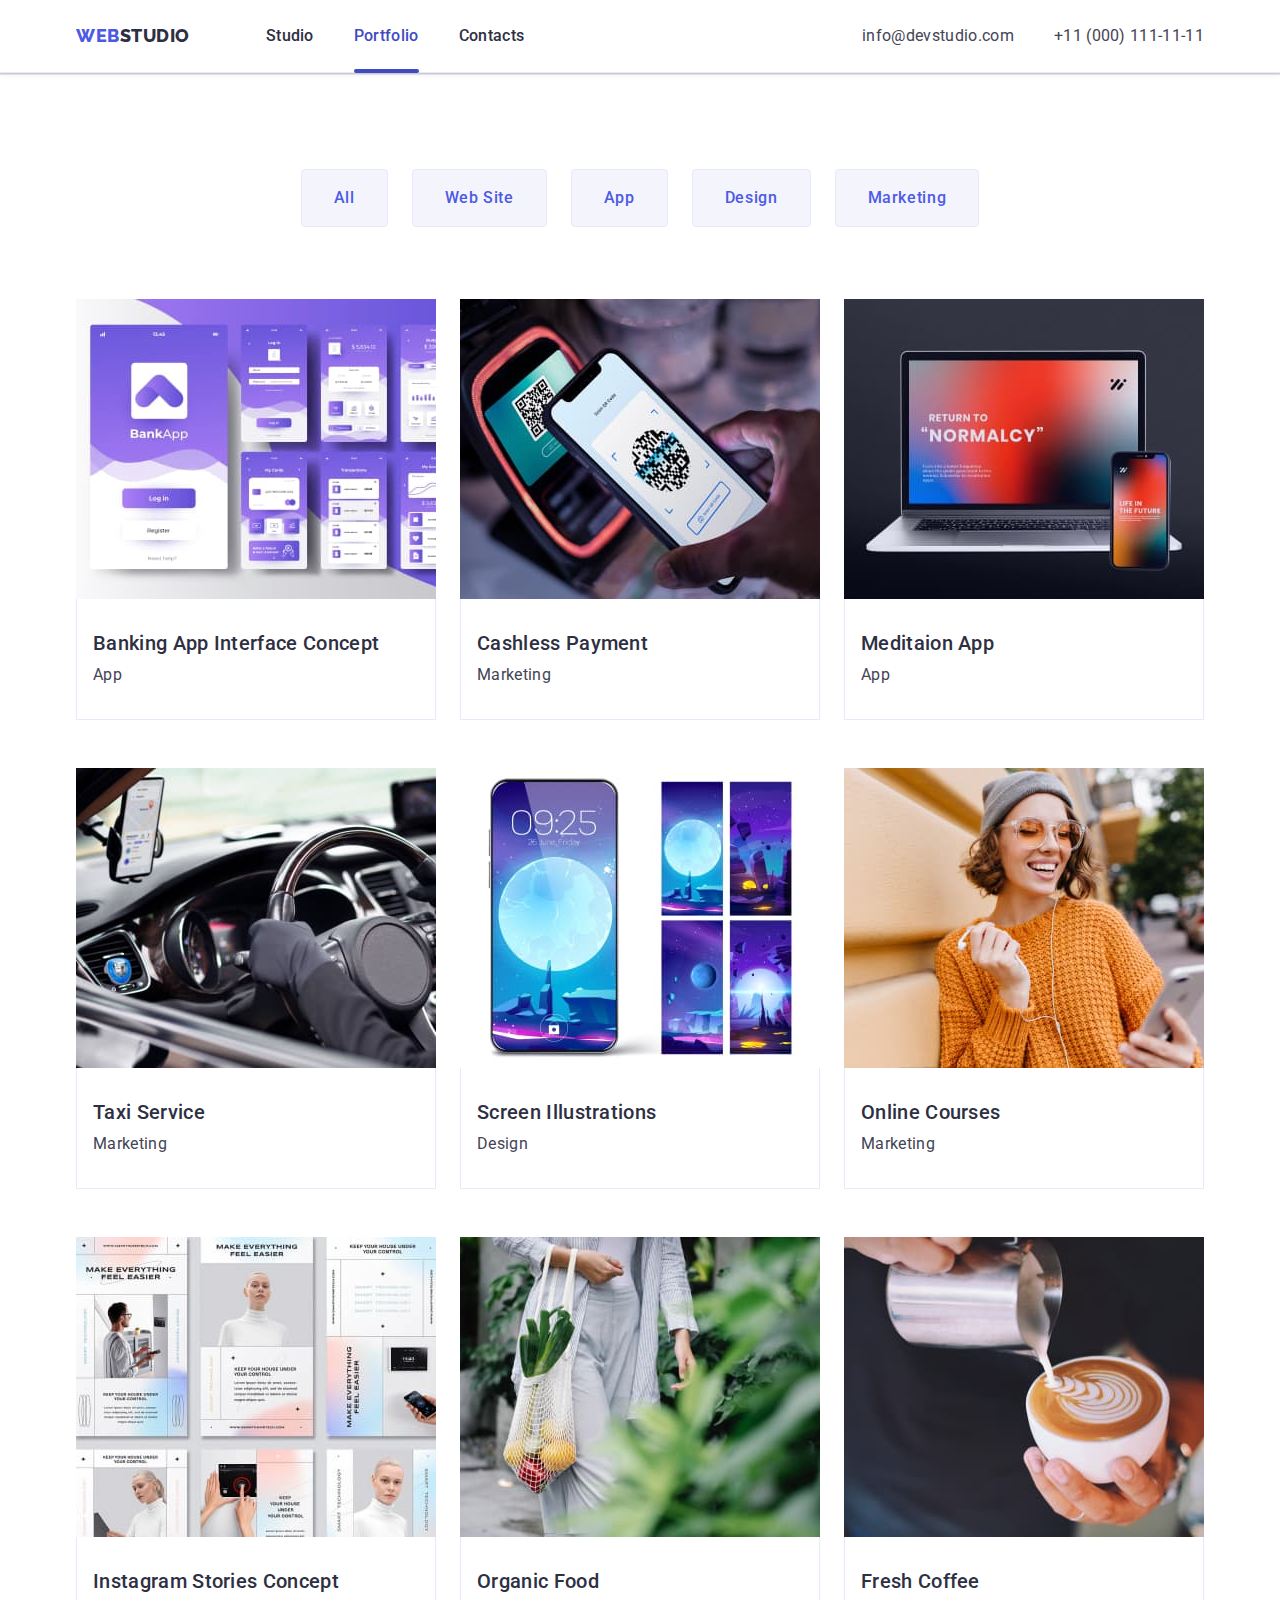
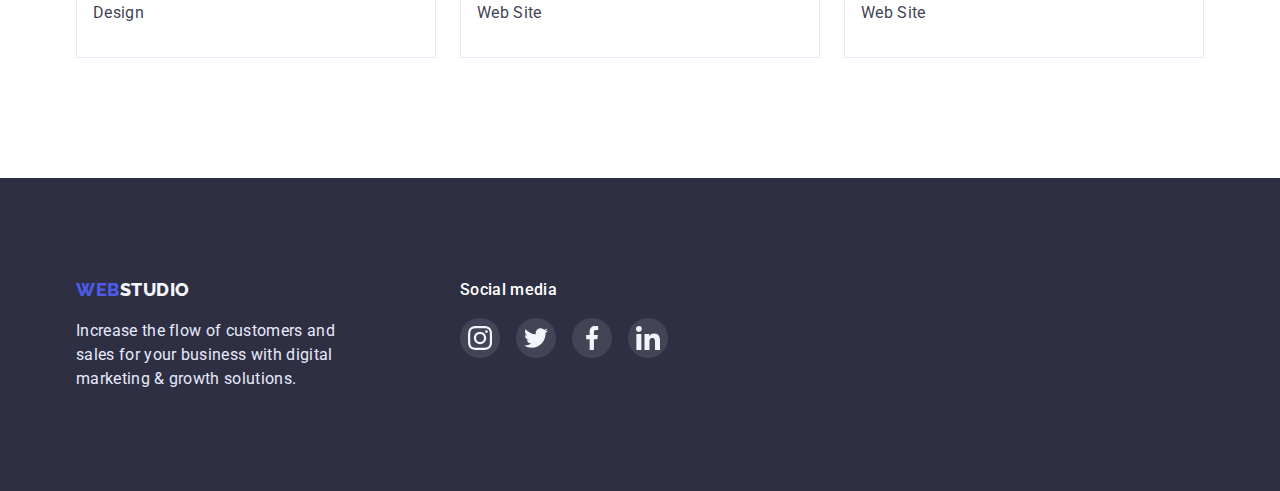
==== portfolio.html @ 8e6068e5 "Initial commit" ====
<!DOCTYPE html>
<html lang="en">
  <head>
    <meta charset="UTF-8" />
    <meta http-equiv="X-UA-Compatible" content="IE=edge" />
    <meta name="viewport" content="width=device-width, initial-scale=1.0" />
    <link rel="preconnect" href="https://fonts.googleapis.com" />
    <link rel="preconnect" href="https://fonts.gstatic.com" crossorigin />
    <link
      href="https://fonts.googleapis.com/css2?family=Raleway:wght@800&family=Roboto:wght@400;500;700;900&display=swap"
      rel="stylesheet"
    />
    <link rel="stylesheet" href="./css/normalize.css" />
    <link rel="stylesheet" href="./css/style.css" />
    <title>Portfolio</title>
  </head>
  <body>
    <!-- шапка і навігація -->
    <header class="full-width">
      <div class="container my-header">
        <!-- навігаційна панель -->
        <nav class="my-nav">
          <a href="./index.html" class="logo dark"
            ><span class="primary-brand">Web</span>Studio</a
          >
          <ul class="my-link-list">
            <li class="my-link-item">
              <a href="./index.html" class="my-link body-medium-text dark"
                >Studio</a
              >
            </li>
            <li class="my-link-item">
              <a
                href="./portfolio.html"
                class="my-link body-medium-text dark current-page"
                >Portfolio</a
              >
            </li>
            <li class="my-link-item">
              <a href="" class="my-link body-medium-text dark">Contacts</a>
            </li>
          </ul>
        </nav>
        <address>
          <ul class="my-address-list">
            <li class="my-address-item">
              <a
                href="mailto:info@devstudio.com"
                class="my-address-link body-text text"
                >info@devstudio.com</a
              >
            </li>
            <li class="my-address-item">
              <a href="tel:+110001111111" class="my-address-link body-text text"
                >+11 (000) 111-11-11</a
              >
            </li>
          </ul>
        </address>
      </div>
    </header>
    <main>
      <!--Portfolio-->
      <section class="full-width my-portfolio">
        <div class="container">
          <h1 class="visually-hidden">Portfolio</h1>
          <!--Filters-->
          <ul class="my-filtres-list">
            <li class="my-filtres-item">
              <button type="button" class="filter-button button-text">
                All
              </button>
            </li>
            <li class="my-filtres-item">
              <button type="button" class="filter-button button-text">
                Web Site
              </button>
            </li>
            <li class="my-filtres-item">
              <button type="button" class="filter-button button-text">
                App
              </button>
            </li>
            <li class="my-filtres-item">
              <button type="button" class="filter-button button-text">
                Design
              </button>
            </li>
            <li class="my-filtres-item">
              <button type="button" class="filter-button button-text">
                Marketing
              </button>
            </li>
          </ul>
          <!--Portfolio table-->
          <ul class="my-portfolio-list">
            <!--Row 1-->
            <li class="my-portfolio-item">
              <a href="#" class="my-portfolio-link">
                <div class="my-portfolio-card">
                  <img
                    src="./images/portfolio/banking_app.jpg"
                    alt="Banking application"
                    width="360"
                  />
                  <div class="my-portfolio-overlay body-text">
                    Lorem ipsum dolor sit amet consectetur adipisicing elit.
                    Beatae fugiat facere voluptate accusamus ea qui eius
                    consectetur itaque, impedit libero laborum incidunt possimus
                    dolores reprehenderit fuga odit totam, rem error.
                  </div>
                </div>
                <div class="my-portfolio-caption">
                  <h2 class="header-3 dark">Banking App Interface Concept</h2>
                  <p class="body-text">App</p>
                </div>
              </a>
            </li>
            <li class="my-portfolio-item">
              <a href="#" class="my-portfolio-link">
                <div class="my-portfolio-card">
                  <img
                    src="./images/portfolio/cashless.jpg"
                    alt="Mobile phone"
                    width="360"
                  />
                  <div class="my-portfolio-overlay body-text">
                    Lorem ipsum dolor sit amet consectetur adipisicing elit.
                    Beatae fugiat facere voluptate accusamus ea qui eius
                    consectetur itaque, impedit libero laborum incidunt possimus
                    dolores reprehenderit fuga odit totam, rem error.
                  </div>
                </div>
                <div class="my-portfolio-caption">
                  <h2 class="header-3 dark">Cashless Payment</h2>
                  <p class="body-text">Marketing</p>
                </div></a
              >
            </li>
            <li class="my-portfolio-item">
              <a href="#" class="my-portfolio-link">
                <div class="my-portfolio-card">
                  <img
                    src="./images/portfolio/meditaion_app.jpg"
                    alt="Laptop and phone"
                    width="360"
                  />
                  <div class="my-portfolio-overlay body-text">
                    Lorem ipsum dolor sit amet consectetur adipisicing elit.
                    Beatae fugiat facere voluptate accusamus ea qui eius
                    consectetur itaque, impedit libero laborum incidunt possimus
                    dolores reprehenderit fuga odit totam, rem error.
                  </div>
                </div>
                <div class="my-portfolio-caption">
                  <h2 class="header-3 dark">Meditaion App</h2>
                  <p class="body-text">App</p>
                </div></a
              >
            </li>
            <!--Row 2-->
            <li class="my-portfolio-item">
              <a href="#" class="my-portfolio-link">
                <div class="my-portfolio-card">
                  <img
                    src="./images/portfolio/taxi.jpg"
                    alt="Man behind the wheel"
                    width="360"
                  />
                  <div class="my-portfolio-overlay body-text">
                    Lorem ipsum dolor sit amet consectetur adipisicing elit.
                    Beatae fugiat facere voluptate accusamus ea qui eius
                    consectetur itaque, impedit libero laborum incidunt possimus
                    dolores reprehenderit fuga odit totam, rem error.
                  </div>
                </div>
                <div class="my-portfolio-caption">
                  <h2 class="header-3 dark">Taxi Service</h2>
                  <p class="body-text">Marketing</p>
                </div></a
              >
            </li>
            <li class="my-portfolio-item">
              <a href="#" class="my-portfolio-link">
                <div class="my-portfolio-card">
                  <img
                    src="./images/portfolio/screen_illustrations.jpg"
                    alt="Mobile phone screen"
                    width="360"
                  />
                  <div class="my-portfolio-overlay body-text">
                    Lorem ipsum dolor sit amet consectetur adipisicing elit.
                    Beatae fugiat facere voluptate accusamus ea qui eius
                    consectetur itaque, impedit libero laborum incidunt possimus
                    dolores reprehenderit fuga odit totam, rem error.
                  </div>
                </div>
                <div class="my-portfolio-caption">
                  <h2 class="header-3 dark">Screen Illustrations</h2>
                  <p class="body-text">Design</p>
                </div></a
              >
            </li>
            <li class="my-portfolio-item">
              <a href="#" class="my-portfolio-link">
                <div class="my-portfolio-card">
                  <img
                    src="./images/portfolio/courses.jpg"
                    alt="Happy girl"
                    width="360"
                  />
                  <div class="my-portfolio-overlay body-text">
                    Lorem ipsum dolor sit amet consectetur adipisicing elit.
                    Beatae fugiat facere voluptate accusamus ea qui eius
                    consectetur itaque, impedit libero laborum incidunt possimus
                    dolores reprehenderit fuga odit totam, rem error.
                  </div>
                </div>
                <div class="my-portfolio-caption">
                  <h2 class="header-3 dark">Online Courses</h2>
                  <p class="body-text">Marketing</p>
                </div></a
              >
            </li>
            <!--Row 3-->
            <li class="my-portfolio-item">
              <a href="#" class="my-portfolio-link">
                <div class="my-portfolio-card">
                  <img
                    src="./images/portfolio/insta_stories.jpg"
                    alt="Examples of Instagram stories"
                    width="360"
                  />
                  <div class="my-portfolio-overlay body-text">
                    Lorem ipsum dolor sit amet consectetur adipisicing elit.
                    Beatae fugiat facere voluptate accusamus ea qui eius
                    consectetur itaque, impedit libero laborum incidunt possimus
                    dolores reprehenderit fuga odit totam, rem error.
                  </div>
                </div>
                <div class="my-portfolio-caption">
                  <h2 class="header-3 dark">Instagram Stories Concept</h2>
                  <p class="body-text">Design</p>
                </div></a
              >
            </li>
            <li class="my-portfolio-item">
              <a href="#" class="my-portfolio-link">
                <div class="my-portfolio-card">
                  <img
                    src="./images/portfolio/food.jpg"
                    alt="Plant food"
                    width="360"
                  />
                  <div class="my-portfolio-overlay body-text">
                    Lorem ipsum dolor sit amet consectetur adipisicing elit.
                    Beatae fugiat facere voluptate accusamus ea qui eius
                    consectetur itaque, impedit libero laborum incidunt possimus
                    dolores reprehenderit fuga odit totam, rem error.
                  </div>
                </div>
                <div class="my-portfolio-caption">
                  <h2 class="header-3 dark">Organic Food</h2>
                  <p class="body-text">Web Site</p>
                </div></a
              >
            </li>
            <li class="my-portfolio-item">
              <a href="#" class="my-portfolio-link">
                <div class="my-portfolio-card">
                  <img
                    src="./images/portfolio/coffee.jpg"
                    alt="We are preparing cappuccino"
                    width="360"
                  />
                  <div class="my-portfolio-overlay body-text">
                    Lorem ipsum dolor sit amet consectetur adipisicing elit.
                    Beatae fugiat facere voluptate accusamus ea qui eius
                    consectetur itaque, impedit libero laborum incidunt possimus
                    dolores reprehenderit fuga odit totam, rem error.
                  </div>
                </div>
                <div class="my-portfolio-caption">
                  <h2 class="header-3 dark">Fresh Coffee</h2>
                  <p class="body-text">Web Site</p>
                </div></a
              >
            </li>
          </ul>
        </div>
      </section>
    </main>
    <!--підвал-->
    <footer class="bg-dark full-width">
      <div class="container my-footer-box">
        <div class="my-footer">
          <a href="./index.html" class="logo light"
            ><span class="primary-brand">Web</span>Studio</a
          >
          <p class="my-footer-text body-text accent">
            Increase the flow of customers and sales for your business with
            digital marketing & growth solutions.
          </p>
        </div>
        <div class="my-footer-social">
          <p class="body-medium-text extra-light">Social media</p>
          <ul class="my-footer-social-list">
            <li>
              <a href="#" class="my-footer-social-link">
                <svg class="icon-footer">
                  <use href="./images/symbol-defs.svg#icon-instagram"></use>
                </svg>
              </a>
            </li>
            <li>
              <a href="#" class="my-footer-social-link">
                <svg class="icon-footer">
                  <use href="./images/symbol-defs.svg#icon-twitter"></use>
                </svg>
              </a>
            </li>
            <li>
              <a href="#" class="my-footer-social-link">
                <svg class="icon-footer">
                  <use href="./images/symbol-defs.svg#icon-facebook"></use>
                </svg>
              </a>
            </li>
            <li>
              <a href="#" class="my-footer-social-link">
                <svg class="icon-footer">
                  <use href="./images/symbol-defs.svg#icon-linkedin"></use>
                </svg>
              </a>
            </li>
          </ul>
        </div>
      </div>
    </footer>
  </body>
</html>
---- css/style.css ----
/***Загальні стилі всіх сторінок*/
:root {
  --primary-brand: #4d5ae5; /*iris*/
  --pressed-state: #404bbf; /*ocean*/
  --dark: #2e2f42; /*navy-blue*/
  --success: #31d0aa; /*green*/
  --text: #434455; /*slate*/
  --subtle-text: #8e8f99; /*light-slate*/
  --accent: #e7e9fc; /*cornflower*/
  --light: #f4f4fd; /*cloud*/
  --modal-overlay: #2e2f4266; /*navy-blue-modal*/
  --hero-background: #2e2f42b3; /*grey*/
  --extra-light: #ffffff; /*white*/
}
body {
  font-family: "Roboto", sans-serif;
  color: var(--text);
  letter-spacing: 0.02em;
}
.container {
  width: 1158px;
  padding: 0 15px;
  margin: 0 auto;
}
.full-width {
  min-width: 1158px;
}
.visually-hidden {
  /*візуальне приховування елементів*/
  position: absolute;
  width: 1px;
  height: 1px;
  margin: -1px;
  border: 0;
  padding: 0;

  white-space: nowrap;
  clip-path: inset(100%);
  clip: rect(0 0 0 0);
  overflow: hidden;
}
/*сітки*/
.my-advantages-list,
.my-products-list,
.my-team-list,
.customers-list,
.my-portfolio-list {
  display: flex;
  flex-wrap: wrap;
  row-gap: 48px;
  column-gap: 24px;
}
/*fonts*/
.logo {
  font-family: "Raleway";
  font-weight: 800;
  font-size: 18px;
  line-height: 1.33;
  letter-spacing: 0.03em;
  text-transform: uppercase;
  text-decoration: none;
  margin-right: 76px;
}
.header-1 {
  font-weight: 700;
  font-size: 56px;
  line-height: 1.07;
}
.header-2 {
  font-weight: 700;
  font-size: 36px;
  line-height: 1.11;
}
.header-3 {
  font-weight: 500;
  font-size: 20px;
  line-height: 1.2;
}
.body-text {
  font-weight: 400;
  font-size: 16px;
  line-height: 1.5;
}
.small-text {
  font-weight: 400;
  font-size: 12px;
  line-height: 1.33;
  letter-spacing: 0.04em;
}
.body-medium-text {
  font-weight: 500;
  font-size: 16px;
  line-height: 1.5;
}
.button-text {
  font-weight: 500;
  font-size: 16px;
  line-height: 1.5;
  letter-spacing: 0.04em;
}
.link-text {
  font-weight: 400;
  font-size: 12px;
  line-height: 1.33;
  letter-spacing: 0.04em;
  color: var(--primary-brand);
  text-decoration: underline;
}
/*font colors*/
.primary-brand {
  color: var(--primary-brand); /*iris*/
}
.pressed-state {
  color: var(--pressed-state); /*ocean*/
}
.dark {
  color: var(--dark); /*navy-blue*/
}
.text {
  color: var(--text); /*slate*/
}
.subtle-text {
  color: var(--subtle-text); /*light-slate*/
}
.accent {
  color: var(--accent); /*cornflower*/
}
.light {
  color: var(--light); /*cloud*/
}
.extra-light {
  color: var(--extra-light); /*white*/
}
/*buttons*/
.main-button {
  padding: 16px 32px;
  background-color: var(--primary-brand);
  box-shadow: 0px 4px 4px rgba(0, 0, 0, 0.15);
  border-radius: 4px;
  border: 0;
  color: var(--extra-light);
  cursor: pointer;
  transition-property: background-color;
  transition-duration: 250ms;
  transition-timing-function: cubic-bezier(0.4, 0, 0.2, 1);
  transition-delay: 0;
  display: flex;
}
.main-button:is(:hover, :focus) {
  background-color: var(--pressed-state);
}
.filter-button {
  padding: 16px 32px;
  background-color: var(--light);
  border-radius: 4px;
  border: 1px solid var(--accent);
  color: var(--primary-brand);
  cursor: pointer;
  transition-property: background-color, box-shadow, border-color, color;
  transition-duration: 250ms;
  transition-timing-function: cubic-bezier(0.4, 0, 0.2, 1);
  transition-delay: 0;
}
.filter-button:is(:hover, :focus) {
  background-color: Var(--pressed-state);
  box-shadow: 0px 3px 1px rgba(0, 0, 0, 0.1), 0px 2px 1px rgba(0, 0, 0, 0.08),
    0px 2px 2px rgba(0, 0, 0, 0.12);
  border-color: var(--pressed-state);
  color: var(--extra-light);
}
/*background colors*/
.bg-primary-brand {
  background-color: var(--primary-brand); /*iris*/
}
.bg-ocean {
  background-color: var(--pressed-state); /*ocean*/
}
.bg-dark {
  background-color: var(--dark); /*navy-blue*/
}
.bg-success {
  background-color: var(--success); /*green*/
}
.bg-text {
  background-color: var(--text); /*slate*/
}
.bg-subtle-text {
  background-color: var(--subtle-text); /*light-slate*/
}
.bg-accent {
  background-color: var(--accent); /*cornflower*/
}
.bg-light {
  background-color: var(--light); /*cloud*/
}
.bg-modal-overlay {
  background-color: var(--modal-overlay); /*navy-blue-modal*/
}
.bg-hero-background {
  background-color: var(--hero-background); /*grey*/
}
.bg-extra-light {
  background-color: var(--extra-light); /*white*/
}
/*header*/
header {
  border-bottom: 1px solid var(--accent);
  box-shadow: 0px 2px 1px rgba(46, 47, 66, 0.08),
    0px 1px 1px rgba(46, 47, 66, 0.16), 0px 1px 6px rgba(46, 47, 66, 0.08);
}
.my-header {
  padding-top: 24px;
  padding-bottom: 24px;
  display: flex;
  align-items: center;
  justify-content: space-between;
}
.my-nav {
  display: flex;
  align-items: center;
}
.my-link-list {
  display: flex;
}
.my-link-item {
  position: relative;
}
.my-link-item:not(:last-child) {
  margin-right: 40px;
}
.my-link {
  color: var(--dark);
  text-decoration: none;
  transition-property: color;
  transition-duration: 250ms;
  transition-timing-function: cubic-bezier(0.4, 0, 0.2, 1);
  transition-delay: 0;
}
.my-link:is(:hover, :focus) {
  color: var(--pressed-state);
}
.current-page {
  color: var(--pressed-state);
}
.current-page::after {
  content: "";
  background-color: var(--pressed-state);
  border-radius: 2px;
  height: 4px;
  width: 100%;
  display: block;
  background-repeat: no-repeat;
  background-position: center;
  position: absolute;
  bottom: -25px;
}
.my-address-list {
  display: flex;
}
.my-address-item:not(:first-child) {
  margin-left: 40px;
}
.my-address-link {
  text-decoration: none;
  font-style: normal;
  transition-property: color;
  transition-duration: 250ms;
  transition-timing-function: cubic-bezier(0.4, 0, 0.2, 1);
  transition-delay: 0;
}
.my-address-link:is(:hover, :focus) {
  color: var(--pressed-state);
}
/*footer*/
.my-footer-box {
  display: flex;
  align-items: flex-start;
  padding-top: 100px;
  padding-bottom: 100px;
}
.my-footer {
  flex-direction: column;
  justify-content: center;
  margin-right: 120px;
}
.my-footer-text {
  width: 264px;
  margin-top: 16px;
}
.my-footer-social {
  margin-right: 80px;
}
.my-footer-social > p {
  margin-bottom: 16px;
}
.my-footer-social-list {
  display: flex;
}
.my-footer-social-list > li:not(:last-child) {
  margin-right: 16px;
}
.my-footer-social-link {
  display: block;
  background-color: rgba(255, 255, 255, 0.1);
  border-radius: 50%;
  color: var(--light);
  width: 40px;
  height: 40px;
  padding: 8px;
  transition-property: background-color;
  transition-duration: 250ms;
  transition-timing-function: cubic-bezier(0.4, 0, 0.2, 1);
  transition-delay: 0;
}
.my-footer-social-link:is(:hover, :focus) {
  background-color: var(--success);
}
.icon-footer {
  display: block;
  fill: currentColor;
  width: 24px;
  height: 24px;
}
.my-footer-form {
}
.my-footer-form > p {
  margin-bottom: 16px;
}
.subscribe-form {
  display: flex;
}
.subscribe-input {
  margin-right: 24px;
  width: 264px;
  font-size: 12px;
  line-height: 2;
  letter-spacing: 0.04em;
  padding: 8px 16px;
  color: rgba(255, 255, 255, 0.6);
  border: 1px solid rgba(255, 255, 255, 0.3);
  filter: drop-shadow(0px 4px 4px rgba(0, 0, 0, 0.15));
  border-radius: 4px;
  background-color: transparent;
}
.subscribe-input:is(:focus, :hover, :active) {
  border-color: var(--primary-brand);
  outline: 0;
}
.subscribe-button {
  padding: 8px 24px;
}
.subscribe-icon {
  fill: currentColor;
  margin-left: 16px;
}
/***Індивідульні стілі на окремих сторінках***/
/**index.html**/
/*hero*/
.bg-hero {
  background: linear-gradient(var(--hero-background), var(--hero-background)),
    var(--dark) url(../images/bg-hero.jpg) no-repeat center;
  background-size: contain;
  width: 1440px;
  margin: 0 auto;
}
.my-hero {
  height: 600px;
  display: flex;
  flex-direction: column;
  align-items: center;
  justify-content: center;
}
.my-hero-text {
  width: 494px;
  margin-bottom: 48px;
  text-align: center;
}
/*advantages*/
.my-advantages {
  padding: 120px 0;
}
.my-advantages h3 {
  margin-bottom: 8px;
}
.my-advantages-item {
  flex-basis: calc((100% - 72px) / 4);
}
.my-advantages-item::before {
  content: "";
  display: block;
  height: 112px;
  background: var(--light);
  background-repeat: no-repeat;
  background-position: center;
  margin-bottom: 8px;
}
.my-advantages-item:nth-child(1)::before {
  background-image: url(../images/advantages/strategy-icon.svg);
}
.my-advantages-item:nth-child(2)::before {
  background-image: url(../images/advantages/punctuality-icon.svg);
}
.my-advantages-item:nth-child(3)::before {
  background-image: url(../images/advantages/diligence-icon.svg);
}
.my-advantages-item:nth-child(4)::before {
  background-image: url(../images/advantages/technologies-icon.svg);
}
/*products*/
.my-products {
  text-align: center;
  padding-bottom: 120px;
}
.my-products-title {
  margin-bottom: 72px;
}
.my-products-item {
  flex-basis: calc((100% - 48px) / 3);
}
/*team*/
.my-team {
  text-align: center;
  padding: 120px 0;
}
.my-team-title {
  margin-bottom: 72px;
}
.my-team-card {
  flex-basis: calc((100% - 72px) / 4);
  box-shadow: 0px 1px 6px rgba(46, 47, 66, 0.08),
    0px 1px 1px rgba(46, 47, 66, 0.16), 0px 2px 1px rgba(46, 47, 66, 0.08);
  border-radius: 0px 0px 4px 4px;
}
.my-team-card-caption {
  padding: 32px 16px;
}
.my-team-card-caption > h3 {
  margin-bottom: 8px;
}
.my-team-card-caption > p {
  margin-bottom: 8px;
}
.my-team-social {
  display: flex;
  justify-content: space-between;
}
.my-team-social-link {
  display: block;
  background-color: var(--primary-brand);
  border-radius: 50%;
  color: var(--light);
  width: 40px;
  height: 40px;
  padding: 12px;
  transition-property: background-color;
  transition-duration: 250ms;
  transition-timing-function: cubic-bezier(0.4, 0, 0.2, 1);
  transition-delay: 0;
}
.my-team-social-link:is(:hover, :focus) {
  background-color: var(--pressed-state);
}
.icon-team {
  display: block;
  fill: currentColor;
  width: 16px;
  height: 16px;
}
/*customers*/
.my-customers {
  text-align: center;
  padding-top: 130px;
  padding-bottom: 120px;
}
.customers-title {
  margin-bottom: 72px;
}
.customers-item {
  flex-basis: calc((100% - 120px) / 6);
  width: 168px;
  height: 88px;
}
.customers-link {
  display: block;
  width: 100%;
  height: 100%;
  border: 1px solid var(--subtle-text);
  border-radius: 4px;
  padding: 16px 32px;
  color: var(--subtle-text);
  transition-property: border-color, color;
  transition-duration: 250ms;
  transition-timing-function: cubic-bezier(0.4, 0, 0.2, 1);
  transition-delay: 0;
}
.customers-link:is(:hover, :focus) {
  border-color: var(--pressed-state);
  color: var(--pressed-state);
}
.customers-icon {
  fill: currentColor;
}
/**Portfolio.html*/
/*filtres*/
.my-filtres-list {
  margin-bottom: 72px !important;
  display: flex;
  justify-content: center;
}
.my-filtres-item:not(:last-child) {
  margin-right: 24px;
}
/*portfolio*/
.my-portfolio {
  padding: 96px 0 120px;
}
.my-portfolio-item {
  flex-basis: calc((100% - 48px) / 3);
}
.my-portfolio-link {
  display: block;
  text-decoration: none;
  color: var(--text);
  transition-property: box-shadow;
  transition-duration: 250ms;
  transition-timing-function: cubic-bezier(0.4, 0, 0.2, 1);
  transition-delay: 0;
}
.my-portfolio-link:hover,
.my-portfolio-link:focus {
  box-shadow: 0px 1px 6px rgba(46, 47, 66, 0.08),
    0px 1px 1px rgba(46, 47, 66, 0.16), 0px 2px 1px rgba(46, 47, 66, 0.08);
}
.my-portfolio-link:is(:hover, :focus) .my-portfolio-overlay {
  transform: translateY(0%);
}

.my-portfolio-card {
  position: relative;
  overflow: hidden;
}
.my-portfolio-overlay {
  position: absolute;
  width: 100%;
  height: 100%;
  top: 0;
  left: 0;
  background-color: var(--primary-brand);
  transform: translateY(100%);
  transition: transform 250ms ease;
  padding: 40px 32px;
  color: var(--light);
}
.my-portfolio-caption {
  padding: 32px 16px;
  border: 1px solid var(--accent);
  border-top: 0;
}
.my-portfolio-caption h2 {
  margin-bottom: 8px;
}
/*modal*/
.my-modal-bg {
  position: fixed;
  width: 100%;
  height: 100%;
  top: 0;
  left: 0;

  display: flex;
  justify-content: center;
  align-items: center;

  background-color: var(--modal-overlay);

  opacity: 1;
  transition: opacity 250ms cubic-bezier(0.4, 0, 0.2, 1);
}
.my-modal-bg.is-hidden {
  visibility: hidden;
  pointer-events: none;
  opacity: 0;
}

.my-modal-bg.is-hidden .my-modal-form {
  transform: scale(0.9);
}

.my-modal-form {
  background-color: #fcfcfc;
  box-shadow: 0px 1px 1px rgba(0, 0, 0, 0.14), 0px 1px 3px rgba(0, 0, 0, 0.12),
    0px 2px 1px rgba(0, 0, 0, 0.2);
  border-radius: 4px;
  width: 408px;
  padding: 24px;
  transform: scale(1);
  transition: transform 250ms cubic-bezier(0.4, 0, 0.2, 1);
}

.my-modal-close {
  width: 24px;
  margin-left: auto;
  cursor: pointer;
  margin-bottom: 24px;
}
.my-modal-close-svg {
  fill: #000;
  padding: 7px;
  width: 24px;
  height: 24px;
  border-radius: 50%;
  border: 1px solid rgba(0, 0, 0, 0.1);
  background-color: var(--accent);
}
.my-modal-close-svg:is(:hover, :focus) {
  fill: #fff;
  background-color: var(--pressed-state);
}
.modal-text {
  text-align: center;
  margin-bottom: 16px;
}
.my-modal-form-label {
  position: relative;
  display: block;
  margin-bottom: 8px;
  color: var(--dark);
}
.my-modal-form-label:nth-child(4) {
  margin-bottom: 16px;
}
.lable-title {
  margin-bottom: 4px;
}
.icon-form {
  position: absolute;
  bottom: 8px;
  left: 16px;
  fill: currentColor;
  transition: fill 250ms cubic-bezier(0.4, 0, 0.2, 1);
}

.my-modal-form-input,
.my-modal-form-textarea {
  display: block;
  width: 100%;
  border: 1px solid rgba(33, 33, 33, 0.2);
  border-radius: 4px;
  outline: 0;
  transition: border-color 250ms cubic-bezier(0.4, 0, 0.2, 1);
}

.my-modal-form-input {
  height: 40px;
  padding-left: 38px;
  padding-right: 16px;
}
.my-modal-form-textarea {
  resize: none;
  height: 120px;
  padding: 8px 16px;
}
.my-modal-form-textarea::placeholder {
  color: rgba(117, 117, 117, 0.5);
  opacity: 1;
}

.my-modal-form-label:is(:hover, :focus) {
  color: var(--primary-brand);
}
.my-modal-form-label:is(:hover, :focus) > .my-modal-form-input,
.my-modal-form-label:is(:hover, :focus) > .my-modal-form-textarea,
.my-modal-form-input:focus,
.my-modal-form-textarea:focus {
  border-color: var(--primary-brand);
}
.my-modal-form-input:focus ~ .icon-form {
  fill: var(--primary-brand);
}

/*чекбокс*/
.checkbox-hidden {
  position: absolute;
  opacity: 0;
}
.my-modal-form-label-checkbox {
  display: flex;
  position: relative;
  align-items: center;
  margin-bottom: 24px;
}
.my-checkbox {
  display: block;
  width: 16px;
  height: 16px;
  border: 1.25px solid var(--dark);
  border-radius: 2px;
  margin-right: 8px;
}
.my-modal-form-label-checkbox:hover .checkbox-hidden ~ .my-checkbox {
  border-color: var(--primary-brand);
}
.my-modal-form-label-checkbox .checkbox-hidden:checked ~ .my-checkbox {
  background-color: var(--primary-brand);
}
.my-checkbox::before {
  content: "";
  position: absolute;
  opacity: 0;
  top: 0;
  left: 0;
  width: 16px;
  height: 16px;
  border-radius: 2px;
  background-image: url(../images/checkbox.svg);
  background-repeat: no-repeat;
  background-position: center;
  transition: opacity 250ms cubic-bezier(0.4, 0, 0.2, 1);
}
.my-modal-form-label-checkbox .checkbox-hidden:checked ~ .my-checkbox::before {
  opacity: 1;
}
.form-button {
  display: flex;
  box-sizing: content-box;
  margin: 0 auto;
  width: 105px;
  align-items: center;
  justify-content: center;
}
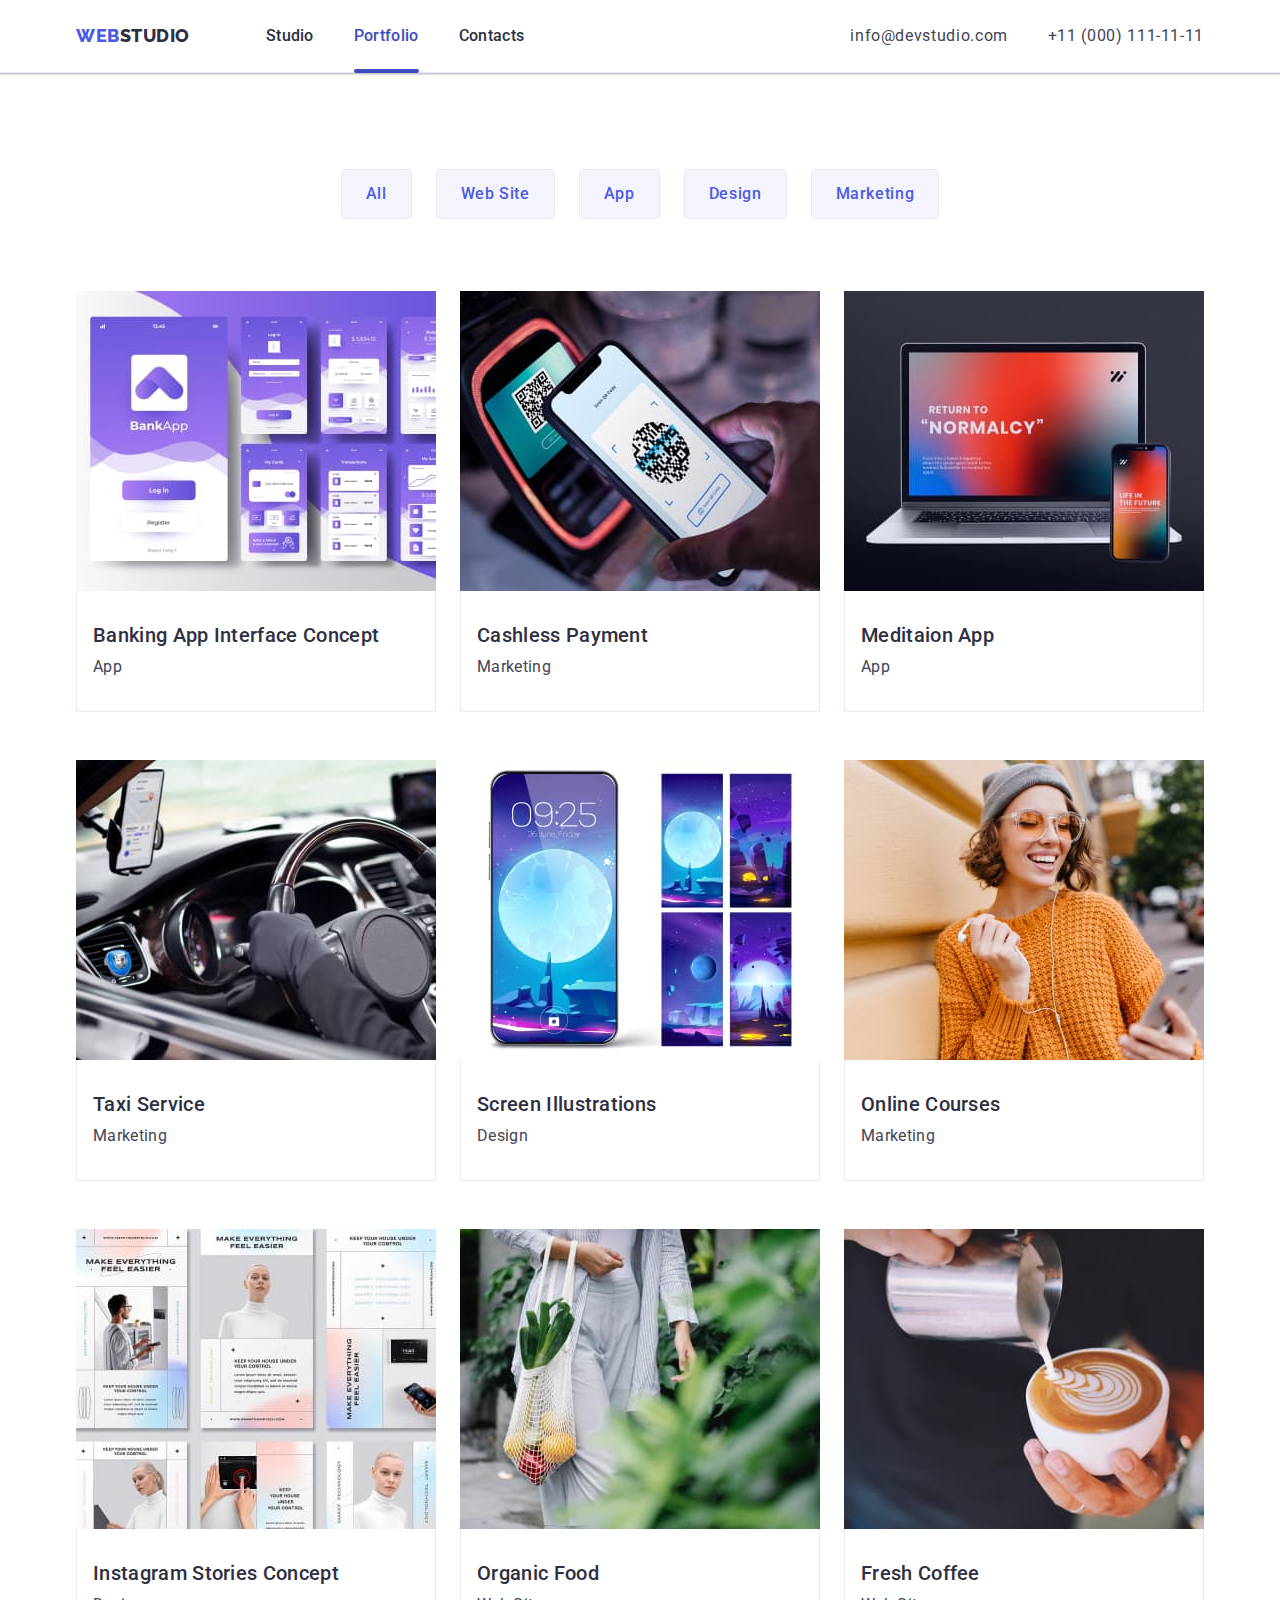
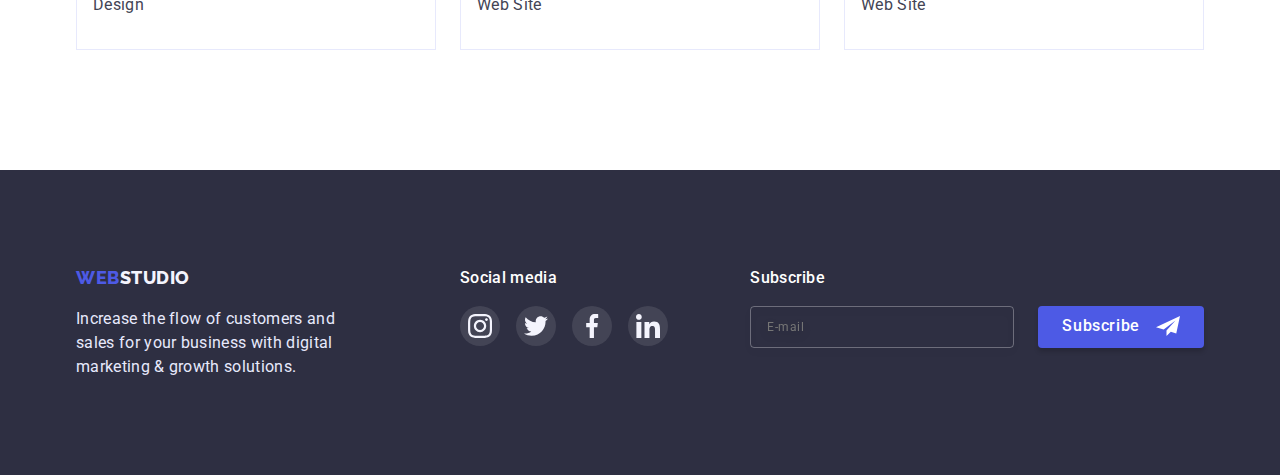
==== commit 45f0cb44: "new" ====
--- a/portfolio.html
+++ b/portfolio.html
@@ -16,7 +16,7 @@
   </head>
   <body>
     <!-- шапка і навігація -->
-    <header class="full-width">
+    <header>
       <div class="container my-header">
         <!-- навігаційна панель -->
         <nav class="my-nav">
@@ -32,7 +32,7 @@
             <li class="my-link-item">
               <a
                 href="./portfolio.html"
-                class="my-link body-medium-text dark current-page"
+                class="my-link body-medium-text current-page"
                 >Portfolio</a
               >
             </li>
@@ -44,24 +44,106 @@
         <address>
           <ul class="my-address-list">
             <li class="my-address-item">
-              <a
-                href="mailto:info@devstudio.com"
-                class="my-address-link body-text text"
+              <a href="mailto:info@devstudio.com" class="my-address-link text"
                 >info@devstudio.com</a
               >
             </li>
             <li class="my-address-item">
-              <a href="tel:+110001111111" class="my-address-link body-text text"
+              <a href="tel:+110001111111" class="my-address-link text"
                 >+11 (000) 111-11-11</a
               >
             </li>
           </ul>
         </address>
+        <!--mobile menu-->
+        <button
+          class="menu-toggle js-open-menu"
+          aria-expanded="false"
+          aria-controls="mobile-menu"
+        >
+          <svg width="32" height="22">
+            <use href="./images/symbol-defs.svg#icon-mobile-menu"></use>
+          </svg>
+        </button>
+      </div>
+      <div class="my-mobile-menu js-menu-container">
+        <div class="container for-menu">
+          <button class="my-menu-close js-close-menu">
+            <svg class="my-menu-close-svg" width="8" height="8">
+              <use href="./images/symbol-defs.svg#icon-close"></use>
+            </svg>
+          </button>
+          <nav class="mobile-nav">
+            <ul class="mobile-link-list">
+              <li class="mobile-link-item">
+                <a href="./index.html" class="mobile-link header-2 dark"
+                  >Studio</a
+                >
+              </li>
+              <li class="mobile-link-item">
+                <a
+                  href="./portfolio.html"
+                  class="mobile-link header-2 current-page"
+                  >Portfolio</a
+                >
+              </li>
+              <li class="mobile-link-item">
+                <a href="" class="mobile-link header-2 dark">Contacts</a>
+              </li>
+            </ul>
+          </nav>
+          <div class="bottom-push-menu">
+            <address>
+              <ul class="mobile-address-list">
+                <li class="mobile-address-item">
+                  <a href="tel:+110001111111" class="mobile-phone-link"
+                    >+11 (000) 111-11-11</a
+                  >
+                </li>
+                <li class="mobile-address-item">
+                  <a href="mailto:info@devstudio.com" class="mobile-mail-link"
+                    >info@devstudio.com</a
+                  >
+                </li>
+              </ul>
+            </address>
+            <ul class="mobile-social-list">
+              <li>
+                <a href="#" class="mobile-social-link">
+                  <svg class="icon-mobile-social" width="24" height="24">
+                    <use href="./images/symbol-defs.svg#icon-instagram"></use>
+                  </svg>
+                </a>
+              </li>
+              <li>
+                <a href="#" class="mobile-social-link">
+                  <svg class="icon-mobile-social" width="24" height="24">
+                    <use href="./images/symbol-defs.svg#icon-twitter"></use>
+                  </svg>
+                </a>
+              </li>
+              <li>
+                <a href="#" class="mobile-social-link">
+                  <svg class="icon-mobile-social" width="24" height="24">
+                    <use href="./images/symbol-defs.svg#icon-facebook"></use>
+                  </svg>
+                </a>
+              </li>
+              <li>
+                <a href="#" class="mobile-social-link">
+                  <svg class="icon-mobile-social" width="24" height="24">
+                    <use href="./images/symbol-defs.svg#icon-linkedin"></use>
+                  </svg>
+                </a>
+              </li>
+            </ul>
+          </div>
+        </div>
       </div>
     </header>
     <main>
       <!--Portfolio-->
-      <section class="full-width my-portfolio">
+      <section class="my-portfolio">
         <div class="container">
           <h1 class="visually-hidden">Portfolio</h1>
           <!--Filters-->
@@ -94,7 +176,6 @@
           </ul>
           <!--Portfolio table-->
           <ul class="my-portfolio-list">
-            <!--Row 1-->
             <li class="my-portfolio-item">
               <a href="#" class="my-portfolio-link">
                 <div class="my-portfolio-card">
@@ -158,7 +239,6 @@
                 </div></a
               >
             </li>
-            <!--Row 2-->
             <li class="my-portfolio-item">
               <a href="#" class="my-portfolio-link">
                 <div class="my-portfolio-card">
@@ -222,7 +302,6 @@
                 </div></a
               >
             </li>
-            <!--Row 3-->
             <li class="my-portfolio-item">
               <a href="#" class="my-portfolio-link">
                 <div class="my-portfolio-card">
@@ -291,7 +370,7 @@
       </section>
     </main>
     <!--підвал-->
-    <footer class="bg-dark full-width">
+    <footer class="bg-dark">
       <div class="container my-footer-box">
         <div class="my-footer">
           <a href="./index.html" class="logo light"
@@ -302,40 +381,68 @@
             digital marketing & growth solutions.
           </p>
         </div>
+        <!--соцмережі-->
         <div class="my-footer-social">
           <p class="body-medium-text extra-light">Social media</p>
           <ul class="my-footer-social-list">
             <li>
               <a href="#" class="my-footer-social-link">
-                <svg class="icon-footer">
+                <svg class="icon-footer" width="24" height="24">
                   <use href="./images/symbol-defs.svg#icon-instagram"></use>
                 </svg>
               </a>
             </li>
             <li>
               <a href="#" class="my-footer-social-link">
-                <svg class="icon-footer">
+                <svg class="icon-footer" width="24" height="24">
                   <use href="./images/symbol-defs.svg#icon-twitter"></use>
                 </svg>
               </a>
             </li>
             <li>
               <a href="#" class="my-footer-social-link">
-                <svg class="icon-footer">
+                <svg class="icon-footer" width="24" height="24">
                   <use href="./images/symbol-defs.svg#icon-facebook"></use>
                 </svg>
               </a>
             </li>
             <li>
               <a href="#" class="my-footer-social-link">
-                <svg class="icon-footer">
+                <svg class="icon-footer" width="24" height="24">
                   <use href="./images/symbol-defs.svg#icon-linkedin"></use>
                 </svg>
               </a>
             </li>
           </ul>
         </div>
+        <!--форма підписки-->
+        <div class="my-footer-form">
+          <p class="body-medium-text extra-light">Subscribe</p>
+          <form
+            name="subscribe_form"
+            autocomplete="on"
+            novalidate
+            class="subscribe-form"
+          >
+            <input
+              type="email"
+              class="subscribe-input"
+              name="email"
+              placeholder="E-mail"
+            />
+            <button
+              type="submit"
+              class="main-button button-text subscribe-button"
+            >
+              Subscribe
+              <svg width="24" height="24" class="subscribe-icon">
+                <use href="./images/symbol-defs.svg#icon-subscribe"></use>
+              </svg>
+            </button>
+          </form>
+        </div>
       </div>
     </footer>
+    <script src="./java/mobile-menu.js"></script>
   </body>
 </html>
--- a/css/style.css
+++ b/css/style.css
@@ -17,38 +17,64 @@
   color: var(--text);
   letter-spacing: 0.02em;
 }
-.container {
-  width: 1158px;
-  padding: 0 15px;
-  margin: 0 auto;
-}
-.full-width {
-  min-width: 1158px;
-}
-.visually-hidden {
-  /*візуальне приховування елементів*/
-  position: absolute;
-  width: 1px;
-  height: 1px;
-  margin: -1px;
-  border: 0;
-  padding: 0;
-
-  white-space: nowrap;
-  clip-path: inset(100%);
-  clip: rect(0 0 0 0);
-  overflow: hidden;
-}
-/*сітки*/
-.my-advantages-list,
-.my-products-list,
-.my-team-list,
-.customers-list,
-.my-portfolio-list {
-  display: flex;
-  flex-wrap: wrap;
-  row-gap: 48px;
-  column-gap: 24px;
+/*background colors*/
+.bg-primary-brand {
+  background-color: var(--primary-brand); /*iris*/
+}
+.bg-ocean {
+  background-color: var(--pressed-state); /*ocean*/
+}
+.bg-dark {
+  background-color: var(--dark); /*navy-blue*/
+}
+.bg-success {
+  background-color: var(--success); /*green*/
+}
+.bg-text {
+  background-color: var(--text); /*slate*/
+}
+.bg-subtle-text {
+  background-color: var(--subtle-text); /*light-slate*/
+}
+.bg-accent {
+  background-color: var(--accent); /*cornflower*/
+}
+.bg-light {
+  background-color: var(--light); /*cloud*/
+}
+.bg-modal-overlay {
+  background-color: var(--modal-overlay); /*navy-blue-modal*/
+}
+.bg-hero-background {
+  background-color: var(--hero-background); /*grey*/
+}
+.bg-extra-light {
+  background-color: var(--extra-light); /*white*/
+}
+/*font colors*/
+.primary-brand {
+  color: var(--primary-brand); /*iris*/
+}
+.pressed-state {
+  color: var(--pressed-state); /*ocean*/
+}
+.dark {
+  color: var(--dark); /*navy-blue*/
+}
+.text {
+  color: var(--text); /*slate*/
+}
+.subtle-text {
+  color: var(--subtle-text); /*light-slate*/
+}
+.accent {
+  color: var(--accent); /*cornflower*/
+}
+.light {
+  color: var(--light); /*cloud*/
+}
+.extra-light {
+  color: var(--extra-light); /*white*/
 }
 /*fonts*/
 .logo {
@@ -59,7 +85,6 @@
   letter-spacing: 0.03em;
   text-transform: uppercase;
   text-decoration: none;
-  margin-right: 76px;
 }
 .header-1 {
   font-weight: 700;
@@ -106,32 +131,7 @@
   color: var(--primary-brand);
   text-decoration: underline;
 }
-/*font colors*/
-.primary-brand {
-  color: var(--primary-brand); /*iris*/
-}
-.pressed-state {
-  color: var(--pressed-state); /*ocean*/
-}
-.dark {
-  color: var(--dark); /*navy-blue*/
-}
-.text {
-  color: var(--text); /*slate*/
-}
-.subtle-text {
-  color: var(--subtle-text); /*light-slate*/
-}
-.accent {
-  color: var(--accent); /*cornflower*/
-}
-.light {
-  color: var(--light); /*cloud*/
-}
-.extra-light {
-  color: var(--extra-light); /*white*/
-}
-/*buttons*/
+/*main button*/
 .main-button {
   padding: 16px 32px;
   background-color: var(--primary-brand);
@@ -149,59 +149,11 @@
 .main-button:is(:hover, :focus) {
   background-color: var(--pressed-state);
 }
-.filter-button {
-  padding: 16px 32px;
-  background-color: var(--light);
-  border-radius: 4px;
-  border: 1px solid var(--accent);
-  color: var(--primary-brand);
-  cursor: pointer;
-  transition-property: background-color, box-shadow, border-color, color;
-  transition-duration: 250ms;
-  transition-timing-function: cubic-bezier(0.4, 0, 0.2, 1);
-  transition-delay: 0;
-}
-.filter-button:is(:hover, :focus) {
-  background-color: Var(--pressed-state);
-  box-shadow: 0px 3px 1px rgba(0, 0, 0, 0.1), 0px 2px 1px rgba(0, 0, 0, 0.08),
-    0px 2px 2px rgba(0, 0, 0, 0.12);
-  border-color: var(--pressed-state);
-  color: var(--extra-light);
-}
-/*background colors*/
-.bg-primary-brand {
-  background-color: var(--primary-brand); /*iris*/
-}
-.bg-ocean {
-  background-color: var(--pressed-state); /*ocean*/
-}
-.bg-dark {
-  background-color: var(--dark); /*navy-blue*/
-}
-.bg-success {
-  background-color: var(--success); /*green*/
-}
-.bg-text {
-  background-color: var(--text); /*slate*/
-}
-.bg-subtle-text {
-  background-color: var(--subtle-text); /*light-slate*/
-}
-.bg-accent {
-  background-color: var(--accent); /*cornflower*/
-}
-.bg-light {
-  background-color: var(--light); /*cloud*/
-}
-.bg-modal-overlay {
-  background-color: var(--modal-overlay); /*navy-blue-modal*/
-}
-.bg-hero-background {
-  background-color: var(--hero-background); /*grey*/
-}
-.bg-extra-light {
-  background-color: var(--extra-light); /*white*/
-}
+/*container*/
+.container {
+  padding: 0 15px;
+}
+/**============================ phone ============================**/
 /*header*/
 header {
   border-bottom: 1px solid var(--accent);
@@ -209,88 +161,36 @@
     0px 1px 1px rgba(46, 47, 66, 0.16), 0px 1px 6px rgba(46, 47, 66, 0.08);
 }
 .my-header {
+  display: flex;
+  align-items: center;
+  justify-content: space-between;
   padding-top: 24px;
   padding-bottom: 24px;
+}
+.my-nav {
   display: flex;
   align-items: center;
-  justify-content: space-between;
-}
-.my-nav {
-  display: flex;
-  align-items: center;
-}
-.my-link-list {
-  display: flex;
-}
-.my-link-item {
-  position: relative;
-}
-.my-link-item:not(:last-child) {
-  margin-right: 40px;
-}
-.my-link {
-  color: var(--dark);
-  text-decoration: none;
-  transition-property: color;
-  transition-duration: 250ms;
-  transition-timing-function: cubic-bezier(0.4, 0, 0.2, 1);
-  transition-delay: 0;
-}
-.my-link:is(:hover, :focus) {
-  color: var(--pressed-state);
-}
-.current-page {
-  color: var(--pressed-state);
-}
-.current-page::after {
-  content: "";
-  background-color: var(--pressed-state);
-  border-radius: 2px;
-  height: 4px;
-  width: 100%;
-  display: block;
-  background-repeat: no-repeat;
-  background-position: center;
-  position: absolute;
-  bottom: -25px;
-}
-.my-address-list {
-  display: flex;
-}
-.my-address-item:not(:first-child) {
-  margin-left: 40px;
-}
-.my-address-link {
-  text-decoration: none;
-  font-style: normal;
-  transition-property: color;
-  transition-duration: 250ms;
-  transition-timing-function: cubic-bezier(0.4, 0, 0.2, 1);
-  transition-delay: 0;
-}
-.my-address-link:is(:hover, :focus) {
-  color: var(--pressed-state);
 }
 /*footer*/
 .my-footer-box {
-  display: flex;
-  align-items: flex-start;
-  padding-top: 100px;
-  padding-bottom: 100px;
+  padding-top: 96px;
+  padding-bottom: 96px;
 }
 .my-footer {
-  flex-direction: column;
-  justify-content: center;
-  margin-right: 120px;
+  width: 268px;
+  margin: 0 auto 72px;
+  text-align: center;
 }
 .my-footer-text {
-  width: 264px;
   margin-top: 16px;
+  text-align: left;
 }
 .my-footer-social {
-  margin-right: 80px;
+  width: 218px;
+  margin: 0 auto 72px;
 }
 .my-footer-social > p {
+  text-align: center;
   margin-bottom: 16px;
 }
 .my-footer-social-list {
@@ -321,17 +221,13 @@
   width: 24px;
   height: 24px;
 }
-.my-footer-form {
-}
 .my-footer-form > p {
+  text-align: center;
   margin-bottom: 16px;
-}
-.subscribe-form {
-  display: flex;
 }
 .subscribe-input {
   margin-right: 24px;
-  width: 264px;
+  width: 100%;
   font-size: 12px;
   line-height: 2;
   letter-spacing: 0.04em;
@@ -341,6 +237,7 @@
   filter: drop-shadow(0px 4px 4px rgba(0, 0, 0, 0.15));
   border-radius: 4px;
   background-color: transparent;
+  margin-bottom: 16px;
 }
 .subscribe-input:is(:focus, :hover, :active) {
   border-color: var(--primary-brand);
@@ -348,88 +245,91 @@
 }
 .subscribe-button {
   padding: 8px 24px;
+  margin: 0 auto;
 }
 .subscribe-icon {
   fill: currentColor;
   margin-left: 16px;
 }
-/***Індивідульні стілі на окремих сторінках***/
-/**index.html**/
 /*hero*/
 .bg-hero {
   background: linear-gradient(var(--hero-background), var(--hero-background)),
-    var(--dark) url(../images/bg-hero.jpg) no-repeat center;
-  background-size: contain;
-  width: 1440px;
+    var(--dark) url(../images/bg-hero/bg-hero-mobile@1x.jpg) no-repeat center;
+  background-size: cover;
+  width: 100%;
   margin: 0 auto;
 }
+@media (min-device-pixel-ratio: 2),
+  (-webkit-min-device-pixel-ratio: 2),
+  (min-resolution: 192dpi),
+  (min-resolution: 2dppx) {
+  background: linear-gradient(var(--hero-background), var(--hero-background)),
+    var(--dark) url(../images/bg-hero/bg-hero-mobile@2x.jpg) no-repeat center;
+}
 .my-hero {
-  height: 600px;
+  height: 432px;
   display: flex;
   flex-direction: column;
   align-items: center;
   justify-content: center;
 }
 .my-hero-text {
-  width: 494px;
-  margin-bottom: 48px;
+  width: calc(100% - 30px);
+  margin-bottom: 72px;
   text-align: center;
+  font-weight: 700;
+  font-size: calc(0.8rem + 3.5vmin);
+  line-height: 1.11;
 }
 /*advantages*/
 .my-advantages {
-  padding: 120px 0;
-}
-.my-advantages h3 {
+  padding: 96px 0;
+}
+.my-advantages-list {
+  display: flex;
+  flex-direction: row;
+  flex-wrap: wrap;
+  row-gap: 72px;
+  column-gap: 24px;
+}
+.my-advantages-item {
+  flex-basis: 100%;
+}
+.my-advantages-title {
+  font-weight: 700;
+  font-size: 36px;
+  line-height: 1.11;
+  text-align: center;
   margin-bottom: 8px;
 }
-.my-advantages-item {
-  flex-basis: calc((100% - 72px) / 4);
-}
-.my-advantages-item::before {
-  content: "";
-  display: block;
-  height: 112px;
-  background: var(--light);
-  background-repeat: no-repeat;
-  background-position: center;
-  margin-bottom: 8px;
-}
-.my-advantages-item:nth-child(1)::before {
-  background-image: url(../images/advantages/strategy-icon.svg);
-}
-.my-advantages-item:nth-child(2)::before {
-  background-image: url(../images/advantages/punctuality-icon.svg);
-}
-.my-advantages-item:nth-child(3)::before {
-  background-image: url(../images/advantages/diligence-icon.svg);
-}
-.my-advantages-item:nth-child(4)::before {
-  background-image: url(../images/advantages/technologies-icon.svg);
-}
-/*products*/
+.my-advantages-text {
+  font-weight: 500;
+  font-size: 16px;
+  line-height: 1.5;
+  letter-spacing: 0.02em;
+}
 .my-products {
-  text-align: center;
-  padding-bottom: 120px;
-}
-.my-products-title {
-  margin-bottom: 72px;
-}
-.my-products-item {
-  flex-basis: calc((100% - 48px) / 3);
+  display: none;
 }
 /*team*/
 .my-team {
   text-align: center;
-  padding: 120px 0;
+  padding: 96px 0;
 }
 .my-team-title {
   margin-bottom: 72px;
 }
+.my-team-list {
+}
 .my-team-card {
-  flex-basis: calc((100% - 72px) / 4);
+  width: 264px;
+  margin: 0 auto;
   box-shadow: 0px 1px 6px rgba(46, 47, 66, 0.08),
     0px 1px 1px rgba(46, 47, 66, 0.16), 0px 2px 1px rgba(46, 47, 66, 0.08);
   border-radius: 0px 0px 4px 4px;
+}
+.my-team-card:not(:last-child) {
+  margin-bottom: 72px;
 }
 .my-team-card-caption {
   padding: 32px 16px;
@@ -469,24 +369,28 @@
 /*customers*/
 .my-customers {
   text-align: center;
-  padding-top: 130px;
-  padding-bottom: 120px;
+  padding-top: 96px;
+  padding-bottom: 96px;
 }
 .customers-title {
   margin-bottom: 72px;
 }
+.customers-list {
+  display: flex;
+  flex-wrap: wrap;
+  row-gap: 72px;
+  column-gap: 16px;
+}
 .customers-item {
-  flex-basis: calc((100% - 120px) / 6);
-  width: 168px;
-  height: 88px;
+  flex-basis: calc((100% - 16px) / 2);
 }
 .customers-link {
   display: block;
   width: 100%;
-  height: 100%;
   border: 1px solid var(--subtle-text);
   border-radius: 4px;
-  padding: 16px 32px;
+  padding-top: 16px;
+  padding-bottom: 16px;
   color: var(--subtle-text);
   transition-property: border-color, color;
   transition-duration: 250ms;
@@ -500,22 +404,49 @@
 .customers-icon {
   fill: currentColor;
 }
-/**Portfolio.html*/
-/*filtres*/
-.my-filtres-list {
-  margin-bottom: 72px !important;
-  display: flex;
-  justify-content: center;
-}
-.my-filtres-item:not(:last-child) {
-  margin-right: 24px;
-}
 /*portfolio*/
 .my-portfolio {
-  padding: 96px 0 120px;
+  padding: 48px 0;
+}
+/*portfolio-filter*/
+.my-filtres-list {
+  margin-bottom: 48px !important;
+  display: flex;
+  flex-wrap: wrap;
+  row-gap: 16px;
+  column-gap: 24px;
+}
+.filter-button {
+  padding: 8px 16px;
+  background-color: var(--light);
+  border-radius: 4px;
+  border: 1px solid var(--accent);
+  color: var(--primary-brand);
+  cursor: pointer;
+  transition-property: background-color, box-shadow, border-color, color;
+  transition-duration: 250ms;
+  transition-timing-function: cubic-bezier(0.4, 0, 0.2, 1);
+  transition-delay: 0;
+}
+.filter-button:is(:hover, :focus) {
+  background-color: Var(--pressed-state);
+  box-shadow: 0px 3px 1px rgba(0, 0, 0, 0.1), 0px 2px 1px rgba(0, 0, 0, 0.08),
+    0px 2px 2px rgba(0, 0, 0, 0.12);
+  border-color: var(--pressed-state);
+  color: var(--extra-light);
+}
+/*portfolio-table*/
+.my-portfolio-list {
 }
 .my-portfolio-item {
-  flex-basis: calc((100% - 48px) / 3);
+  width: 100%;
+  margin-bottom: 48px;
+}
+.my-portfolio-item:last-child {
+  margin-bottom: 0px;
+}
+.my-portfolio-item img {
+  width: 100%;
 }
 .my-portfolio-link {
   display: block;
@@ -534,7 +465,6 @@
 .my-portfolio-link:is(:hover, :focus) .my-portfolio-overlay {
   transform: translateY(0%);
 }
-
 .my-portfolio-card {
   position: relative;
   overflow: hidden;
@@ -559,6 +489,530 @@
 .my-portfolio-caption h2 {
   margin-bottom: 8px;
 }
+
+@media screen and (max-width: 767px) {
+  .my-link-list,
+  .my-address-list {
+    display: none;
+  }
+  .menu-toggle {
+    display: flex;
+    justify-content: center;
+    align-items: center;
+    padding: 0;
+    border: 0;
+    background-color: transparent;
+  }
+  .menu-toggle > svg {
+    stroke: #000;
+  }
+  .my-mobile-menu {
+    position: fixed;
+    background: var(--extra-light);
+    width: 100%;
+    height: 100%;
+    top: 0;
+    left: 0;
+
+    visibility: hidden;
+    pointer-events: none;
+    opacity: 0;
+
+    transition: opacity 250ms cubic-bezier(0.4, 0, 0.2, 1);
+  }
+  .my-mobile-menu.is-open > .for-menu {
+    transform: translate(0);
+  }
+  .for-menu {
+    display: flex;
+    flex-direction: column;
+    justify-content: space-between;
+    height: 100%;
+    position: relative;
+    padding: 80px 40px 40px 40px;
+    background: var(--extra-light);
+    box-shadow: 0px 2px 1px rgba(46, 47, 66, 0.08),
+      0px 1px 1px rgba(46, 47, 66, 0.16), 0px 1px 6px rgba(46, 47, 66, 0.08);
+    transform: translateX(100%);
+    transition: transform 250ms cubic-bezier(0.4, 0, 0.2, 1);
+  }
+  .my-menu-close {
+    display: flex;
+    justify-content: center;
+    align-items: center;
+    position: absolute;
+    top: 40px;
+    right: 40px;
+    width: 24px;
+    height: 24px;
+    cursor: pointer;
+    color: #000;
+    border-radius: 50%;
+    border: 1px solid rgba(0, 0, 0, 0.1);
+    background-color: var(--accent);
+  }
+  .my-menu-close:is(:hover, :focus) {
+    color: var(--extra-light);
+    background-color: var(--pressed-state);
+  }
+  .my-menu-close-svg {
+    fill: currentColor;
+  }
+  .bottom-push-menu {
+  }
+  .mobile-link-item:not(:last-child) {
+    margin-bottom: 40px;
+  }
+  .mobile-link {
+    text-decoration: none;
+  }
+  .current-page {
+    color: var(--pressed-state);
+  }
+  address {
+    margin-bottom: 48px;
+  }
+  .mobile-address-item:not(:last-child) {
+    margin-bottom: 40px;
+  }
+  .mobile-phone-link {
+    font-weight: 600;
+    font-size: calc(0.8rem + 3.5vmin);
+    line-height: 40px;
+    text-transform: capitalize;
+    text-decoration: none;
+    font-style: normal;
+    color: var(--primary-brand);
+  }
+  .mobile-mail-link {
+    font-weight: 500;
+    font-size: 20px;
+    line-height: 24px;
+    letter-spacing: 0.02em;
+    color: var(--text);
+    text-decoration: none;
+    font-style: normal;
+  }
+  .mobile-social-list {
+    display: flex;
+    justify-content: space-between;
+  }
+  .mobile-social-link {
+    width: 40px;
+    height: 40px;
+    background-color: var(--primary-brand);
+    display: flex;
+    justify-content: center;
+    align-items: center;
+    border-radius: 50%;
+    color: var(--extra-light);
+  }
+  .icon-mobile-social {
+    fill: currentColor;
+  }
+  .is-open {
+    visibility: visible;
+    pointer-events: all;
+    opacity: 1;
+  }
+}
+@media screen and (min-width: 428px) {
+  .container {
+    width: 426px;
+    margin: 0 auto;
+  }
+  .mobile-phone-link {
+    font-weight: 600;
+    font-size: 36px;
+    line-height: 1.11;
+  }
+  .bg-hero {
+    width: 428px;
+    background-size: contain;
+  }
+  .my-hero-text {
+    width: 318px;
+    font-size: 36px;
+  }
+}
+/**============================ tablet ============================**/
+@media screen and (min-width: 768px) {
+  .logo {
+    margin-right: 120px;
+  }
+  .container {
+    width: 766px;
+  }
+  /*header*/
+  .menu-toggle,
+  .my-mobile-menu {
+    display: none;
+  }
+  .my-link-list {
+    display: flex;
+  }
+  .my-link-item {
+    position: relative;
+  }
+  .my-link-item:not(:last-child) {
+    margin-right: 40px;
+  }
+  .my-link {
+    color: var(--dark);
+    text-decoration: none;
+    transition-property: color;
+    transition-duration: 250ms;
+    transition-timing-function: cubic-bezier(0.4, 0, 0.2, 1);
+    transition-delay: 0;
+  }
+  .my-link:is(:hover, :focus) {
+    color: var(--pressed-state);
+  }
+  .current-page {
+    color: var(--pressed-state);
+  }
+  .current-page::after {
+    content: "";
+    background-color: var(--pressed-state);
+    border-radius: 2px;
+    height: 4px;
+    width: 100%;
+    display: block;
+    background-repeat: no-repeat;
+    background-position: center;
+    position: absolute;
+    bottom: -18px;
+  }
+  @media screen and (max-width: 1199px) {
+    .my-header {
+      padding-bottom: 10px;
+    }
+    .my-address-item:first-child {
+      margin-bottom: 4px;
+    }
+  }
+  .my-address-item {
+    display: block;
+    font-weight: 400;
+    font-size: 12px;
+    line-height: 1.33;
+    letter-spacing: 0.04em;
+  }
+  .my-address-link {
+    text-decoration: none;
+    font-style: normal;
+    transition-property: color;
+    transition-duration: 250ms;
+    transition-timing-function: cubic-bezier(0.4, 0, 0.2, 1);
+    transition-delay: 0;
+  }
+  .my-address-link:is(:hover, :focus) {
+    color: var(--pressed-state);
+  }
+  /*footer*/
+  .my-footer-box {
+    padding-left: 107px;
+    padding-right: 107px;
+    display: flex;
+    flex-wrap: wrap;
+    row-gap: 72px;
+    column-gap: 24px;
+  }
+  .my-footer {
+    margin: 0;
+    flex-basis: calc((100% - 24px) / 2);
+    text-align: left;
+  }
+  .my-footer-social {
+    margin: 0;
+    flex-basis: calc((100% - 24px) / 2);
+  }
+  .my-footer-social > p {
+    text-align: left;
+  }
+  .my-footer-form {
+    flex-basis: 100%;
+  }
+  .my-footer-form > p {
+    text-align: left;
+  }
+  .subscribe-form {
+    display: flex;
+  }
+  .subscribe-input {
+    margin: 0 24px 0 0;
+    width: calc((100% - 24px) / 2);
+  }
+  .subscribe-button {
+    margin: 0;
+  }
+  /*hero*/
+  .bg-hero {
+    background: linear-gradient(var(--hero-background), var(--hero-background)),
+      var(--dark) url(../images/bg-hero/bg-hero-tablet@1x.jpg) no-repeat center;
+    width: 768px;
+  }
+  @media (min-device-pixel-ratio: 2),
+    (-webkit-min-device-pixel-ratio: 2),
+    (min-resolution: 192dpi),
+    (min-resolution: 2dppx) {
+    background: linear-gradient(var(--hero-background), var(--hero-background)),
+      var(--dark) url(../images/bg-hero/bg-hero-tablet@2x.jpg) no-repeat center;
+  }
+  .my-hero {
+    height: 436px;
+  }
+  .my-hero-text {
+    width: 494px;
+    margin-bottom: 40px;
+    font-weight: 700;
+    font-size: 56px;
+    line-height: 1.07;
+  }
+  /*advantages*/
+  .my-advantages-item {
+    flex-basis: calc((100% - 24px) / 2);
+  }
+  .my-advantages-title {
+    text-align: left;
+  }
+  /*team*/
+  .my-team-box {
+    padding: 0 107px;
+  }
+  .my-team-list {
+    display: flex;
+    flex-wrap: wrap;
+    row-gap: 48px;
+    column-gap: 24px;
+    margin: 0 auto !important;
+  }
+  .my-team-card {
+    margin: 0;
+  }
+  .my-team-card:not(:last-child) {
+    margin-bottom: 0px;
+  }
+  /*customers*/
+  .my-customers {
+    text-align: center;
+    padding-left: 107px;
+    padding-right: 107px;
+  }
+  .customers-list {
+    column-gap: 24px;
+  }
+  .customers-item {
+    flex-basis: calc((100% - 48px) / 3);
+  }
+  /*portfolio*/
+  .my-portfolio {
+    padding: 64px 0 96px;
+  }
+  /*portfolio-filter*/
+  .my-filtres-list {
+    margin-bottom: 64px !important;
+    flex-wrap: nowrap;
+    justify-content: center;
+    gap: 0;
+  }
+  .my-filtres-item:not(:last-child) {
+    margin-right: 24px;
+  }
+  .filter-button {
+    padding: 12px 24px;
+  }
+  /*portfolio-table*/
+  .my-portfolio-list {
+    display: flex;
+    flex-wrap: wrap;
+    row-gap: 72px;
+    column-gap: 24px;
+  }
+  .my-portfolio-item {
+    flex-basis: calc((100% - 24px) / 2);
+    margin: 0;
+  }
+}
+/**============================ desktop ============================**/
+@media screen and (min-width: 1200px) {
+  .logo {
+    margin-right: 76px;
+  }
+  .container {
+    width: 1158px;
+  }
+  /*header*/
+  .current-page::after {
+    bottom: -25px;
+  }
+  .my-address-item:not(:first-child) {
+    margin-left: 40px;
+  }
+  .my-address-list {
+    display: flex;
+  }
+  .my-address-item {
+    font-weight: 400;
+    font-size: 16px;
+    line-height: 1.5;
+  }
+  /*footer*/
+  .my-footer-box {
+    padding-left: 15px;
+    padding-right: 15px;
+    flex-wrap: nowrap;
+    justify-content: space-between;
+    gap: 0;
+  }
+  .my-footer {
+    flex-basis: auto;
+    width: 264px;
+    margin-right: 120px;
+  }
+  .my-footer-social {
+    flex-basis: auto;
+    width: 218px;
+    margin-right: auto;
+  }
+  .my-footer-form {
+    flex-basis: auto;
+  }
+  .subscribe-input {
+    margin: 0 24px 0 0;
+    width: 264px;
+  }
+  /*hero*/
+  .bg-hero {
+    background: linear-gradient(var(--hero-background), var(--hero-background)),
+      var(--dark) url(../images/bg-hero/bg-hero-desktop@1x.jpg) no-repeat center;
+    width: 100%;
+    background-size: cover;
+  }
+  @media (min-device-pixel-ratio: 2),
+    (-webkit-min-device-pixel-ratio: 2),
+    (min-resolution: 192dpi),
+    (min-resolution: 2dppx) {
+    background: linear-gradient(var(--hero-background), var(--hero-background)),
+      var(--dark) url(../images/bg-hero/bg-hero-desktop@2x.jpg) no-repeat center;
+  }
+  .my-hero {
+    height: 600px;
+  }
+  /*advantages*/
+  .my-advantages {
+    padding: 120px 0;
+  }
+  .my-advantages-list {
+    row-gap: 48px;
+  }
+  .my-advantages-item {
+    flex-basis: calc((100% - 72px) / 4);
+  }
+  .my-advantages-item::before {
+    content: "";
+    display: block;
+    height: 112px;
+    background: var(--light);
+    background-repeat: no-repeat;
+    background-position: center;
+    margin-bottom: 8px;
+  }
+  .my-advantages-item:nth-child(1)::before {
+    background-image: url(../images/advantages/strategy-icon.svg);
+  }
+  .my-advantages-item:nth-child(2)::before {
+    background-image: url(../images/advantages/punctuality-icon.svg);
+  }
+  .my-advantages-item:nth-child(3)::before {
+    background-image: url(../images/advantages/diligence-icon.svg);
+  }
+  .my-advantages-item:nth-child(4)::before {
+    background-image: url(../images/advantages/technologies-icon.svg);
+  }
+  .my-advantages-title {
+    font-weight: 500;
+    font-size: 20px;
+    line-height: 1.2;
+  }
+  .my-advantages-text {
+    font-weight: 400;
+  }
+  /*products*/
+  .my-products {
+    display: block;
+    text-align: center;
+    padding-bottom: 120px;
+  }
+  .my-products-list {
+    display: flex;
+    flex-wrap: wrap;
+    row-gap: 48px;
+    column-gap: 24px;
+  }
+  .my-products-title {
+    margin-bottom: 72px;
+  }
+  .my-products-item {
+    flex-basis: calc((100% - 48px) / 3);
+  }
+  /*team*/
+  .my-team-box {
+    padding: 0 15px;
+  }
+  .my-team-card {
+    flex-basis: calc((100% - 72px) / 4);
+  }
+  /*customers*/
+  .my-customers {
+    text-align: center;
+    padding: 120px 15px;
+  }
+  .customers-item {
+    flex-basis: calc((100% - 120px) / 6);
+  }
+  /*portfolio*/
+  .my-portfolio {
+    padding: 96px 0 120px;
+  }
+  /*portfolio-filter*/
+  .my-filtres-list {
+    margin-bottom: 72px !important;
+  }
+  /*portfolio-table*/
+  .my-portfolio-list {
+    display: flex;
+    flex-wrap: wrap;
+    row-gap: 48px;
+    column-gap: 24px;
+  }
+  .my-portfolio-item {
+    flex-basis: calc((100% - 48px) / 3);
+  }
+}
+/**============================ desktop-big ============================**/
+@media screen and (min-width: 1440px) {
+  .bg-hero {
+    width: 1440px;
+    background-size: contain;
+  }
+}
+
+.visually-hidden {
+  /*візуальне приховування елементів*/
+  position: absolute;
+  width: 1px;
+  height: 1px;
+  margin: -1px;
+  border: 0;
+  padding: 0;
+
+  white-space: nowrap;
+  clip-path: inset(100%);
+  clip: rect(0 0 0 0);
+  overflow: hidden;
+}
+
 /*modal*/
 .my-modal-bg {
   position: fixed;
@@ -592,30 +1046,34 @@
     0px 2px 1px rgba(0, 0, 0, 0.2);
   border-radius: 4px;
   width: 408px;
-  padding: 24px;
+  padding: 72px 24px 24px 24px;
   transform: scale(1);
   transition: transform 250ms cubic-bezier(0.4, 0, 0.2, 1);
 }
 
 .my-modal-close {
-  width: 24px;
-  margin-left: auto;
-  cursor: pointer;
-  margin-bottom: 24px;
-}
-.my-modal-close-svg {
-  fill: #000;
-  padding: 7px;
+  display: flex;
+  justify-content: center;
+  align-items: center;
+  position: absolute;
+  top: 24px;
+  right: 24px;
   width: 24px;
   height: 24px;
+  cursor: pointer;
+  color: #000;
   border-radius: 50%;
   border: 1px solid rgba(0, 0, 0, 0.1);
   background-color: var(--accent);
 }
-.my-modal-close-svg:is(:hover, :focus) {
-  fill: #fff;
+.my-modal-close:is(:hover, :focus) {
+  color: #fff;
   background-color: var(--pressed-state);
 }
+.my-modal-close-svg {
+  fill: currentColor;
+}
+
 .modal-text {
   text-align: center;
   margin-bottom: 16px;
@@ -677,7 +1135,6 @@
 .my-modal-form-input:focus ~ .icon-form {
   fill: var(--primary-brand);
 }
-
 /*чекбокс*/
 .checkbox-hidden {
   position: absolute;
